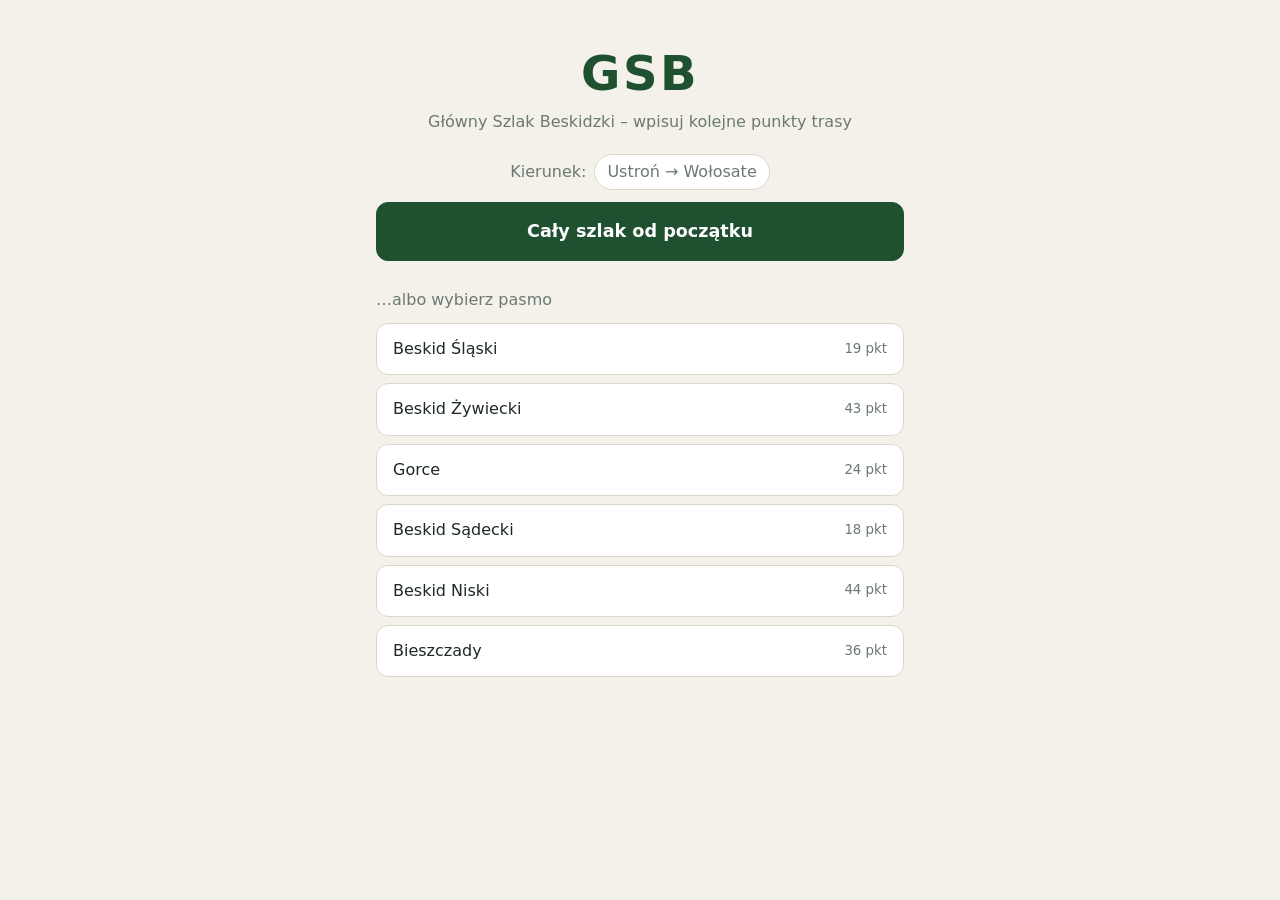
==== index.html @ 027ed0bb "longMountainPath – nauka trasy GSB w przeglądarce Statyczna wersja aplikacji GSB (czysty JS, dane w " ====
<!doctype html>
<html lang="pl">
<head>
  <meta charset="utf-8">
  <meta name="viewport" content="width=device-width, initial-scale=1, viewport-fit=cover">
  <meta name="theme-color" content="#1f5130">
  <title>GSB – nauka trasy</title>
  <link rel="manifest" href="manifest.webmanifest">
  <link rel="icon" href="icon.svg" type="image/svg+xml">
  <link rel="stylesheet" href="styles.css">
</head>
<body>
  <!-- Ekran startowy: wybór zakresu nauki -->
  <section id="screen-start" class="screen active">
    <header class="hero">
      <h1>GSB</h1>
      <p>Główny Szlak Beskidzki – wpisuj kolejne punkty trasy</p>
    </header>

    <div class="direction">
      <span>Kierunek:</span>
      <button id="dir-toggle" class="pill" type="button">Ustroń → Wołosate</button>
    </div>

    <button id="start-all" class="btn primary big" type="button">Cały szlak od początku</button>

    <h2>…albo wybierz pasmo</h2>
    <ul id="parts" class="parts"></ul>
  </section>

  <!-- Ekran nauki -->
  <section id="screen-quiz" class="screen">
    <header class="bar">
      <button id="back" class="icon-btn" type="button" aria-label="Wróć">←</button>
      <div class="bar-title">
        <strong id="quiz-title"></strong>
        <span id="quiz-progress"></span>
      </div>
    </header>
    <div class="progress"><div id="progress-fill"></div></div>

    <ol id="done" class="done"></ol>

    <form id="answer-form" class="answer" autocomplete="off">
      <p id="hint" class="hint"></p>
      <input id="answer" type="text" placeholder="Następny punkt…" enterkeyhint="go"
             autocapitalize="words" spellcheck="false">
      <div class="actions">
        <button id="btn-hint" class="btn" type="button">Podpowiedź</button>
        <button id="btn-reveal" class="btn" type="button">Pokaż</button>
        <button class="btn primary" type="submit">Sprawdź</button>
      </div>
    </form>
  </section>

  <!-- Podsumowanie -->
  <section id="screen-end" class="screen">
    <header class="hero">
      <h1>Koniec!</h1>
      <p id="summary"></p>
    </header>
    <button id="again" class="btn primary big" type="button">Jeszcze raz</button>
    <button id="home" class="btn big" type="button">Menu</button>
  </section>

  <script src="app.js"></script>
</body>
</html>
---- styles.css ----
:root {
  --bg: #f4f1ea;
  --card: #ffffff;
  --text: #1d2a22;
  --muted: #6b7a70;
  --accent: #1f5130;
  --accent-text: #ffffff;
  --ok: #2e7d4f;
  --warn: #b5651d;
  --bad: #c0392b;
  --border: #ddd6c8;
  color-scheme: light dark;
}

@media (prefers-color-scheme: dark) {
  :root {
    --bg: #151a17;
    --card: #1f2621;
    --text: #e8ece9;
    --muted: #93a198;
    --accent: #4f9a68;
    --accent-text: #0d130f;
    --ok: #6fcf97;
    --warn: #f2a65a;
    --bad: #ff7b6b;
    --border: #2f3a33;
  }
}

* { box-sizing: border-box; }

html, body { height: 100%; }

body {
  margin: 0;
  background: var(--bg);
  color: var(--text);
  font: 16px/1.4 system-ui, -apple-system, "Segoe UI", Roboto, sans-serif;
  -webkit-tap-highlight-color: transparent;
}

.screen {
  display: none;
  min-height: 100dvh;
  max-width: 560px;
  margin: 0 auto;
  padding: max(16px, env(safe-area-inset-top)) 16px max(16px, env(safe-area-inset-bottom));
  flex-direction: column;
  gap: 12px;
}
.screen.active { display: flex; }

.hero { text-align: center; padding: 24px 0 8px; }
.hero h1 { font-size: 3rem; margin: 0; color: var(--accent); letter-spacing: .05em; }
.hero p { margin: 4px 0 0; color: var(--muted); }

h2 { font-size: 1rem; color: var(--muted); font-weight: 500; margin: 16px 0 0; }

.direction { display: flex; align-items: center; justify-content: center; gap: 8px; color: var(--muted); }

.btn, .pill, .part, .icon-btn {
  font: inherit;
  color: inherit;
  border: 1px solid var(--border);
  background: var(--card);
  border-radius: 12px;
  cursor: pointer;
}
.btn { padding: 12px 14px; flex: 1; }
.btn.primary { background: var(--accent); color: var(--accent-text); border-color: var(--accent); font-weight: 600; }
.btn.big { padding: 16px; font-size: 1.1rem; flex: 0 0 auto; }
.pill { padding: 6px 12px; border-radius: 999px; }
.icon-btn { width: 40px; height: 40px; font-size: 1.2rem; }

.parts { list-style: none; margin: 0; padding: 0; display: grid; gap: 8px; }
.part { width: 100%; padding: 14px 16px; display: flex; justify-content: space-between; align-items: center; text-align: left; }
.part small { color: var(--muted); }

.bar { display: flex; align-items: center; gap: 12px; }
.bar-title { display: flex; flex-direction: column; }
.bar-title span { color: var(--muted); font-size: .85rem; }

.progress { height: 6px; background: var(--border); border-radius: 3px; overflow: hidden; }
#progress-fill { height: 100%; width: 0; background: var(--accent); transition: width .3s; }

.done { list-style: none; margin: 0; padding: 0; flex: 1; overflow-y: auto; display: flex; flex-direction: column; gap: 6px; }
.done li {
  display: grid;
  grid-template-columns: 28px 1fr auto;
  align-items: center;
  gap: 8px;
  padding: 10px 12px;
  background: var(--card);
  border-radius: 10px;
  border-left: 4px solid var(--ok);
  animation: pop .2s ease-out;
}
.done li.start { border-left-color: var(--accent); }
.done li.revealed { border-left-color: var(--warn); }
.done li.revealed .label { color: var(--warn); }
.done small { color: var(--muted); font-size: .8rem; }

.answer {
  position: sticky;
  bottom: 0;
  background: var(--bg);
  padding-top: 8px;
  display: flex;
  flex-direction: column;
  gap: 8px;
}
.hint { margin: 0; min-height: 1.4em; color: var(--muted); font-size: .9rem; }
#answer {
  font: inherit;
  font-size: 1.15rem;
  padding: 14px;
  border-radius: 12px;
  border: 2px solid var(--border);
  background: var(--card);
  color: var(--text);
  width: 100%;
}
#answer:focus { outline: none; border-color: var(--accent); }
#answer.wrong { border-color: var(--bad); animation: shake .3s; }
.actions { display: flex; gap: 8px; }

.error { color: var(--bad); }

@keyframes pop { from { transform: scale(.96); opacity: 0; } }
@keyframes shake {
  25% { transform: translateX(-6px); }
  75% { transform: translateX(6px); }
}
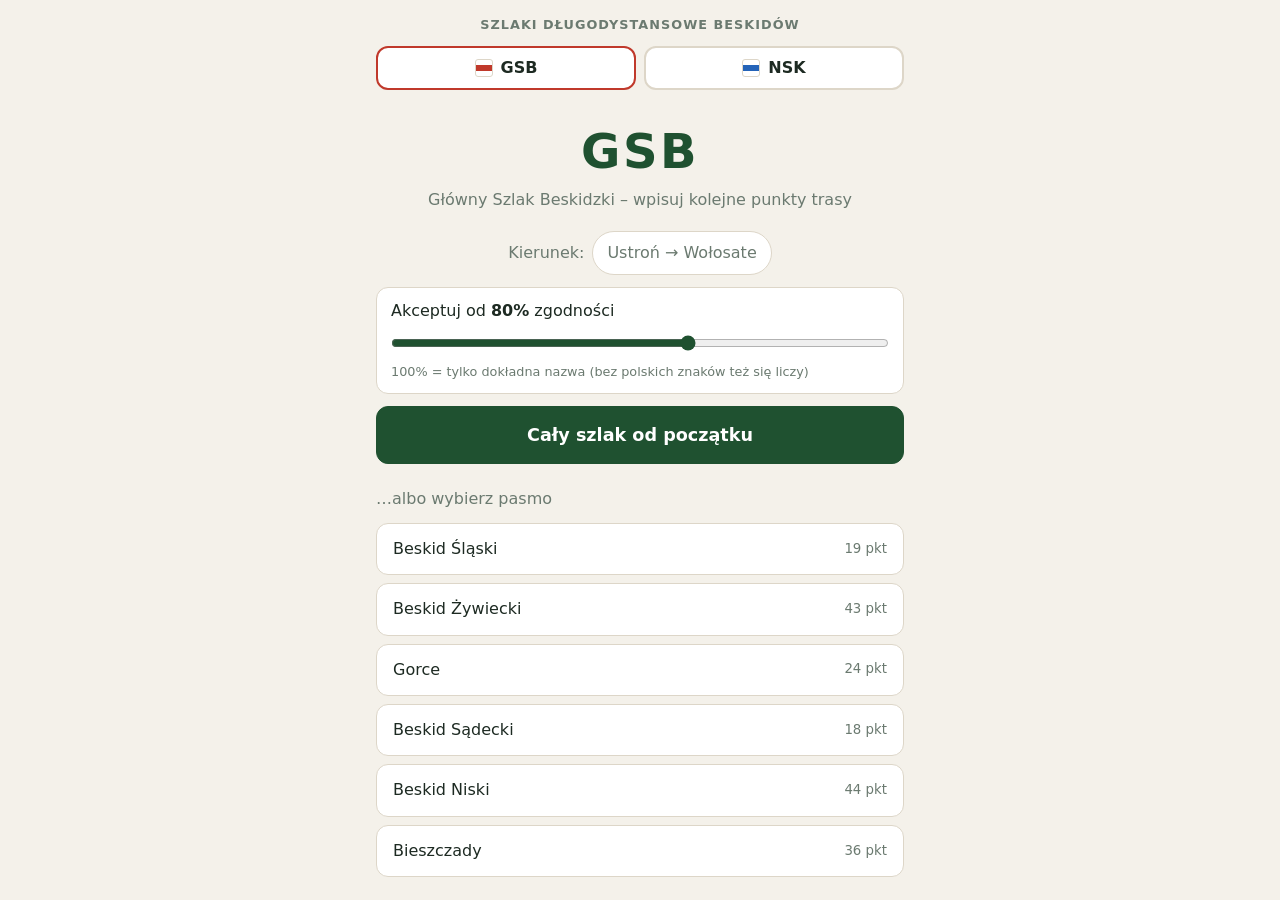
==== commit b31b2919: "Szlaki długodystansowe Beskidów: NSK, zgodność w %, telefon - drugi szlak: Niebieski Szlak Karpacki " ====
--- a/index.html
+++ b/index.html
@@ -2,24 +2,38 @@
 <html lang="pl">
 <head>
   <meta charset="utf-8">
-  <meta name="viewport" content="width=device-width, initial-scale=1, viewport-fit=cover">
+  <meta name="viewport"
+        content="width=device-width, initial-scale=1, viewport-fit=cover, interactive-widget=resizes-content">
   <meta name="theme-color" content="#1f5130">
-  <title>GSB – nauka trasy</title>
+  <meta name="mobile-web-app-capable" content="yes">
+  <meta name="apple-mobile-web-app-capable" content="yes">
+  <meta name="apple-mobile-web-app-status-bar-style" content="default">
+  <title>Szlaki długodystansowe Beskidów</title>
   <link rel="manifest" href="manifest.webmanifest">
   <link rel="icon" href="icon.svg" type="image/svg+xml">
+  <link rel="apple-touch-icon" href="icon.svg">
   <link rel="stylesheet" href="styles.css">
 </head>
 <body>
   <!-- Ekran startowy: wybór zakresu nauki -->
   <section id="screen-start" class="screen active">
+    <p class="app-name">Szlaki długodystansowe Beskidów</p>
+    <div id="trails" class="trails" role="group" aria-label="Szlak"></div>
+
     <header class="hero">
-      <h1>GSB</h1>
-      <p>Główny Szlak Beskidzki – wpisuj kolejne punkty trasy</p>
+      <h1 id="trail-short">…</h1>
+      <p id="trail-name"></p>
     </header>
 
     <div class="direction">
       <span>Kierunek:</span>
-      <button id="dir-toggle" class="pill" type="button">Ustroń → Wołosate</button>
+      <button id="dir-toggle" class="pill" type="button">…</button>
+    </div>
+
+    <div class="setting">
+      <label for="threshold">Akceptuj od <strong id="threshold-value">80%</strong> zgodności</label>
+      <input id="threshold" type="range" min="50" max="100" step="5" value="80">
+      <small>100% = tylko dokładna nazwa (bez polskich znaków też się liczy)</small>
     </div>
 
     <button id="start-all" class="btn primary big" type="button">Cały szlak od początku</button>
@@ -29,7 +43,7 @@
   </section>
 
   <!-- Ekran nauki -->
-  <section id="screen-quiz" class="screen">
+  <section id="screen-quiz" class="screen quiz">
     <header class="bar">
       <button id="back" class="icon-btn" type="button" aria-label="Wróć">←</button>
       <div class="bar-title">
@@ -42,9 +56,10 @@
     <ol id="done" class="done"></ol>
 
     <form id="answer-form" class="answer" autocomplete="off">
+      <p id="feedback" class="feedback" aria-live="polite"></p>
       <p id="hint" class="hint"></p>
       <input id="answer" type="text" placeholder="Następny punkt…" enterkeyhint="go"
-             autocapitalize="words" spellcheck="false">
+             autocapitalize="words" autocorrect="off" spellcheck="false">
       <div class="actions">
         <button id="btn-hint" class="btn" type="button">Podpowiedź</button>
         <button id="btn-reveal" class="btn" type="button">Pokaż</button>
--- a/styles.css
+++ b/styles.css
@@ -9,6 +9,7 @@
   --warn: #b5651d;
   --bad: #c0392b;
   --border: #ddd6c8;
+  --gutter: 16px;
   color-scheme: light dark;
 }
 
@@ -29,7 +30,7 @@
 
 * { box-sizing: border-box; }
 
-html, body { height: 100%; }
+html { -webkit-text-size-adjust: 100%; text-size-adjust: 100%; }
 
 body {
   margin: 0;
@@ -37,26 +38,90 @@
   color: var(--text);
   font: 16px/1.4 system-ui, -apple-system, "Segoe UI", Roboto, sans-serif;
   -webkit-tap-highlight-color: transparent;
-}
+  overscroll-behavior-y: none;
+}
+
+button { touch-action: manipulation; }
 
 .screen {
   display: none;
   min-height: 100dvh;
   max-width: 560px;
   margin: 0 auto;
-  padding: max(16px, env(safe-area-inset-top)) 16px max(16px, env(safe-area-inset-bottom));
+  padding:
+    max(var(--gutter), env(safe-area-inset-top))
+    max(var(--gutter), env(safe-area-inset-right))
+    max(var(--gutter), env(safe-area-inset-bottom))
+    max(var(--gutter), env(safe-area-inset-left));
   flex-direction: column;
   gap: 12px;
 }
 .screen.active { display: flex; }
 
-.hero { text-align: center; padding: 24px 0 8px; }
-.hero h1 { font-size: 3rem; margin: 0; color: var(--accent); letter-spacing: .05em; }
+/* Ekran nauki zajmuje dokładnie widoczny obszar: lista przewija się w środku,
+   pole odpowiedzi zostaje nad klawiaturą. */
+.screen.quiz {
+  height: var(--app-h, 100dvh);
+  min-height: 0;
+  overflow: hidden;
+  gap: 8px;
+}
+
+.app-name {
+  margin: 0;
+  text-align: center;
+  font-size: .8rem;
+  font-weight: 600;
+  letter-spacing: .08em;
+  text-transform: uppercase;
+  color: var(--muted);
+}
+
+/* Wybór szlaku – przyciski z oznaczeniem szlaku (biały–kolor–biały) */
+.trails { display: grid; grid-template-columns: repeat(auto-fit, minmax(0, 1fr)); gap: 8px; }
+.trail {
+  font: inherit;
+  font-weight: 600;
+  color: inherit;
+  min-height: 44px;
+  padding: 8px 10px;
+  border: 2px solid var(--border);
+  background: var(--card);
+  border-radius: 12px;
+  cursor: pointer;
+  display: flex;
+  align-items: center;
+  justify-content: center;
+  gap: 8px;
+}
+.trail[aria-pressed="true"] { border-color: var(--trail); }
+.marker {
+  width: 18px;
+  height: 18px;
+  border: 1px solid var(--border);
+  border-radius: 3px;
+  background: linear-gradient(#fff 0 33%, var(--trail) 33% 67%, #fff 67%);
+  flex: 0 0 auto;
+}
+
+.hero { text-align: center; padding: 16px 0 8px; }
+.hero h1 { font-size: clamp(2.25rem, 12vw, 3rem); margin: 0; color: var(--accent); letter-spacing: .05em; }
 .hero p { margin: 4px 0 0; color: var(--muted); }
 
-h2 { font-size: 1rem; color: var(--muted); font-weight: 500; margin: 16px 0 0; }
-
-.direction { display: flex; align-items: center; justify-content: center; gap: 8px; color: var(--muted); }
+h2 { font-size: 1rem; color: var(--muted); font-weight: 500; margin: 12px 0 0; }
+
+.direction { display: flex; align-items: center; justify-content: center; flex-wrap: wrap; gap: 8px; color: var(--muted); }
+
+.setting {
+  display: grid;
+  gap: 4px;
+  padding: 12px 14px;
+  background: var(--card);
+  border: 1px solid var(--border);
+  border-radius: 12px;
+}
+.setting small { color: var(--muted); font-size: .8rem; }
+.setting input[type="range"] { width: 100%; height: 32px; accent-color: var(--accent); margin: 0; }
 
 .btn, .pill, .part, .icon-btn {
   font: inherit;
@@ -65,55 +130,81 @@
   background: var(--card);
   border-radius: 12px;
   cursor: pointer;
-}
-.btn { padding: 12px 14px; flex: 1; }
+  min-height: 44px;
+}
+.btn { padding: 10px 12px; flex: 1 1 0; min-width: 0; }
 .btn.primary { background: var(--accent); color: var(--accent-text); border-color: var(--accent); font-weight: 600; }
 .btn.big { padding: 16px; font-size: 1.1rem; flex: 0 0 auto; }
-.pill { padding: 6px 12px; border-radius: 999px; }
-.icon-btn { width: 40px; height: 40px; font-size: 1.2rem; }
+.pill { padding: 6px 14px; border-radius: 999px; }
+.icon-btn { width: 44px; height: 44px; font-size: 1.2rem; flex: 0 0 auto; }
 
 .parts { list-style: none; margin: 0; padding: 0; display: grid; gap: 8px; }
-.part { width: 100%; padding: 14px 16px; display: flex; justify-content: space-between; align-items: center; text-align: left; }
-.part small { color: var(--muted); }
-
-.bar { display: flex; align-items: center; gap: 12px; }
-.bar-title { display: flex; flex-direction: column; }
+.part { width: 100%; padding: 14px 16px; display: flex; justify-content: space-between; align-items: center; gap: 8px; text-align: left; }
+.part small { color: var(--muted); white-space: nowrap; }
+
+.bar { display: flex; align-items: center; gap: 12px; flex: 0 0 auto; }
+.bar-title { display: flex; flex-direction: column; min-width: 0; }
+.bar-title strong { white-space: nowrap; overflow: hidden; text-overflow: ellipsis; }
 .bar-title span { color: var(--muted); font-size: .85rem; }
 
-.progress { height: 6px; background: var(--border); border-radius: 3px; overflow: hidden; }
+.progress { height: 6px; background: var(--border); border-radius: 3px; overflow: hidden; flex: 0 0 auto; }
 #progress-fill { height: 100%; width: 0; background: var(--accent); transition: width .3s; }
 
-.done { list-style: none; margin: 0; padding: 0; flex: 1; overflow-y: auto; display: flex; flex-direction: column; gap: 6px; }
+.done {
+  list-style: none;
+  margin: 0;
+  padding: 0;
+  flex: 1 1 auto;
+  min-height: 0;
+  overflow-y: auto;
+  -webkit-overflow-scrolling: touch;
+  overscroll-behavior: contain;
+  display: flex;
+  flex-direction: column;
+  gap: 6px;
+}
 .done li {
   display: grid;
-  grid-template-columns: 28px 1fr auto;
+  grid-template-columns: 24px minmax(0, 1fr) auto;
   align-items: center;
   gap: 8px;
-  padding: 10px 12px;
+  padding: 9px 12px;
   background: var(--card);
   border-radius: 10px;
   border-left: 4px solid var(--ok);
   animation: pop .2s ease-out;
 }
+.done li:first-child { margin-top: auto; }   /* nowe punkty „rosną” od dołu, przy polu odpowiedzi */
+.done .label { overflow-wrap: anywhere; }
 .done li.start { border-left-color: var(--accent); }
+.done li.close { border-left-color: #c9a227; }
 .done li.revealed { border-left-color: var(--warn); }
 .done li.revealed .label { color: var(--warn); }
-.done small { color: var(--muted); font-size: .8rem; }
+.done small { color: var(--muted); font-size: .78rem; white-space: nowrap; }
 
 .answer {
-  position: sticky;
-  bottom: 0;
+  flex: 0 0 auto;
   background: var(--bg);
-  padding-top: 8px;
   display: flex;
   flex-direction: column;
-  gap: 8px;
-}
-.hint { margin: 0; min-height: 1.4em; color: var(--muted); font-size: .9rem; }
+  gap: 6px;
+}
+.feedback, .hint { margin: 0; font-size: .9rem; }
+.feedback:empty, .hint:empty { display: none; }
+.hint { color: var(--muted); }
+.feedback.ok { color: var(--ok); }
+.feedback.close { color: #a07d10; }
+.feedback.bad { color: var(--bad); }
+.feedback.revealed { color: var(--warn); }
+@media (prefers-color-scheme: dark) {
+  .done li.close { border-left-color: #e3c255; }
+  .feedback.close { color: #e3c255; }
+}
+
 #answer {
   font: inherit;
-  font-size: 1.15rem;
-  padding: 14px;
+  font-size: 1.1rem;            /* ≥16px – iOS nie przybliża strony przy fokusie */
+  padding: 12px 14px;
   border-radius: 12px;
   border: 2px solid var(--border);
   background: var(--card);
@@ -125,6 +216,21 @@
 .actions { display: flex; gap: 8px; }
 
 .error { color: var(--bad); }
+
+/* Wąskie telefony (np. 320–375px) */
+@media (max-width: 380px) {
+  :root { --gutter: 12px; }
+  .hero { padding-top: 12px; }
+  .btn { padding: 10px 6px; font-size: .92rem; }
+  .done li { padding: 8px 10px; }
+}
+
+/* Niski ekran (telefon poziomo albo otwarta klawiatura) */
+@media (max-height: 520px) {
+  .screen.quiz { gap: 6px; }
+  .progress { display: none; }
+  .hint { font-size: .8rem; }
+}
 
 @keyframes pop { from { transform: scale(.96); opacity: 0; } }
 @keyframes shake {
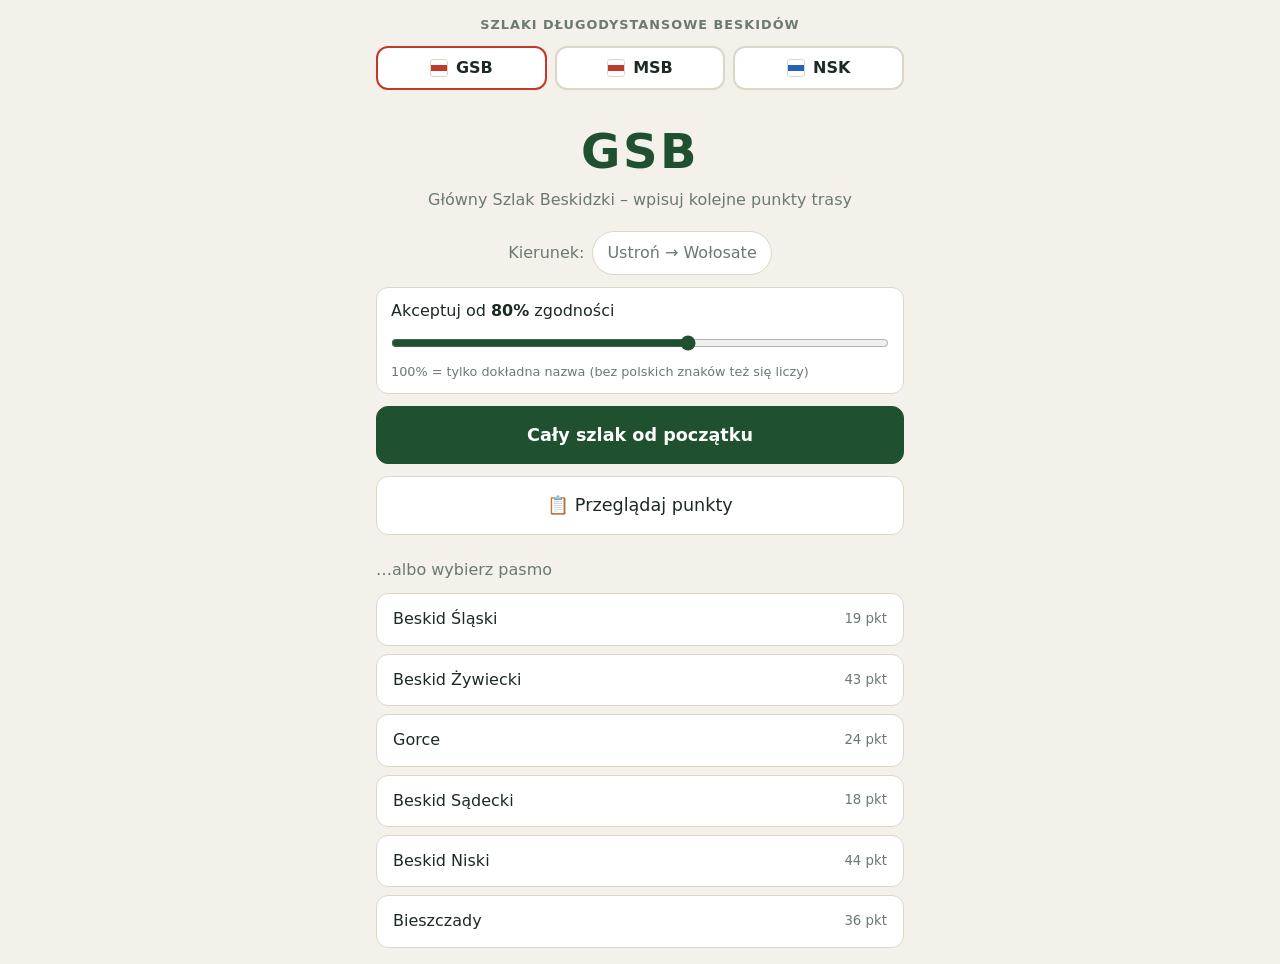
==== commit cd042c42: "Mały Szlak Beskidzki i lista punktów - trzeci szlak: MSB (data/msb.json, 43 punkty z tabel przebiegu" ====
--- a/index.html
+++ b/index.html
@@ -37,9 +37,26 @@
     </div>
 
     <button id="start-all" class="btn primary big" type="button">Cały szlak od początku</button>
+    <button id="browse" class="btn big" type="button">📋 Przeglądaj punkty</button>
 
     <h2>…albo wybierz pasmo</h2>
     <ul id="parts" class="parts"></ul>
+  </section>
+
+  <!-- Lista punktów szlaku -->
+  <section id="screen-list" class="screen list-screen">
+    <div class="list-head">
+      <header class="bar">
+        <button id="list-back" class="icon-btn" type="button" aria-label="Wróć">←</button>
+        <div class="bar-title">
+          <strong id="list-title"></strong>
+          <span id="list-count"></span>
+        </div>
+      </header>
+      <input id="list-search" type="search" placeholder="Szukaj punktu…" autocomplete="off"
+             autocorrect="off" spellcheck="false" enterkeyhint="search">
+    </div>
+    <div id="point-list" class="point-list"></div>
   </section>
 
   <!-- Ekran nauki -->
--- a/styles.css
+++ b/styles.css
@@ -217,6 +217,47 @@
 
 .error { color: var(--bad); }
 
+/* Lista punktów */
+.list-head {
+  position: sticky;
+  top: 0;
+  z-index: 1;
+  background: var(--bg);
+  display: grid;
+  gap: 8px;
+  margin: calc(-1 * max(var(--gutter), env(safe-area-inset-top))) 0 0;
+  padding: max(var(--gutter), env(safe-area-inset-top)) 0 8px;
+}
+#list-search {
+  font: inherit;
+  font-size: 1rem;
+  padding: 10px 12px;
+  border-radius: 12px;
+  border: 2px solid var(--border);
+  background: var(--card);
+  color: var(--text);
+  width: 100%;
+}
+#list-search:focus { outline: none; border-color: var(--accent); }
+.point-list { display: grid; gap: 16px; }
+.group-head { display: flex; align-items: center; justify-content: space-between; gap: 8px; margin-bottom: 6px; }
+.group-head h3 { margin: 0; font-size: 1rem; color: var(--accent); }
+.pill.small { min-height: 36px; padding: 4px 12px; font-size: .85rem; white-space: nowrap; }
+.group ol { list-style: none; margin: 0; padding: 0; background: var(--card); border-radius: 12px; overflow: hidden; }
+.group li {
+  display: grid;
+  grid-template-columns: 2.2em 24px minmax(0, 1fr) auto;
+  align-items: center;
+  gap: 6px;
+  padding: 9px 12px;
+  border-top: 1px solid var(--border);
+}
+.group li:first-child { border-top: 0; }
+.group li[hidden], .group[hidden] { display: none; }
+.group .nr { color: var(--muted); font-size: .8rem; font-variant-numeric: tabular-nums; }
+.group .label { overflow-wrap: anywhere; }
+.group small { color: var(--muted); font-size: .78rem; white-space: nowrap; }
+
 /* Wąskie telefony (np. 320–375px) */
 @media (max-width: 380px) {
   :root { --gutter: 12px; }
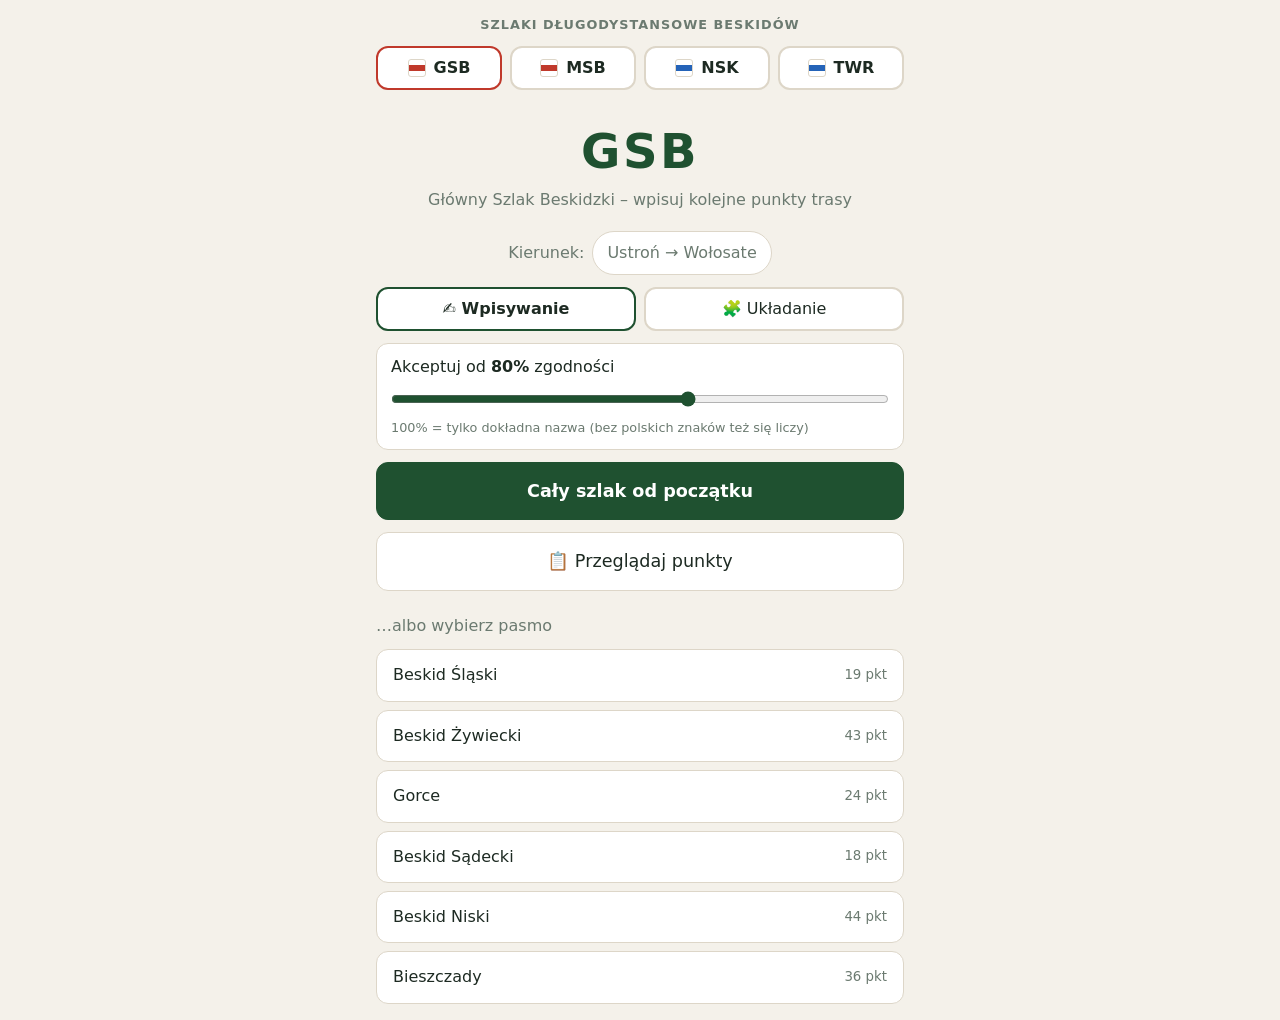
==== commit bd651e9f: "Tryb nauki „Układanie” dla pasm - przełącznik trybu na ekranie startowym: Wpisywanie / Układanie   (" ====
--- a/index.html
+++ b/index.html
@@ -12,7 +12,7 @@
   <link rel="manifest" href="manifest.webmanifest">
   <link rel="icon" href="icon.svg" type="image/svg+xml">
   <link rel="apple-touch-icon" href="icon.svg">
-  <link rel="stylesheet" href="styles.css">
+  <link rel="stylesheet" href="styles.css?v=7">
 </head>
 <body>
   <!-- Ekran startowy: wybór zakresu nauki -->
@@ -30,16 +30,24 @@
       <button id="dir-toggle" class="pill" type="button">…</button>
     </div>
 
-    <div class="setting">
+    <div class="modes" role="group" aria-label="Tryb nauki">
+      <button class="mode" type="button" data-mode="type">✍️ Wpisywanie</button>
+      <button class="mode" type="button" data-mode="order">🧩 Układanie</button>
+    </div>
+
+    <div id="threshold-setting" class="setting">
       <label for="threshold">Akceptuj od <strong id="threshold-value">80%</strong> zgodności</label>
       <input id="threshold" type="range" min="50" max="100" step="5" value="80">
       <small>100% = tylko dokładna nazwa (bez polskich znaków też się liczy)</small>
     </div>
+    <p id="order-info" class="setting order-info">
+      Dotykaj klocków z nazwami w kolejności szlaku – każdy jest od razu sprawdzany. Tryb dostępny dla pojedynczych pasm.
+    </p>
 
     <button id="start-all" class="btn primary big" type="button">Cały szlak od początku</button>
     <button id="browse" class="btn big" type="button">📋 Przeglądaj punkty</button>
 
-    <h2>…albo wybierz pasmo</h2>
+    <h2 id="parts-heading">…albo wybierz pasmo</h2>
     <ul id="parts" class="parts"></ul>
   </section>
 
@@ -85,6 +93,24 @@
     </form>
   </section>
 
+  <!-- Układanie punktów pasma w kolejności -->
+  <section id="screen-order" class="screen quiz">
+    <header class="bar">
+      <button id="order-back" class="icon-btn" type="button" aria-label="Wróć">←</button>
+      <div class="bar-title">
+        <strong id="order-title"></strong>
+        <span id="order-progress"></span>
+      </div>
+    </header>
+
+    <ol id="slots" class="slots"></ol>
+
+    <div class="order-bottom">
+      <p id="order-feedback" class="feedback" aria-live="polite"></p>
+      <div id="pool" class="pool"></div>
+    </div>
+  </section>
+
   <!-- Podsumowanie -->
   <section id="screen-end" class="screen">
     <header class="hero">
@@ -95,6 +121,6 @@
     <button id="home" class="btn big" type="button">Menu</button>
   </section>
 
-  <script src="app.js"></script>
+  <script src="app.js?v=7"></script>
 </body>
 </html>
--- a/styles.css
+++ b/styles.css
@@ -29,6 +29,7 @@
 }
 
 * { box-sizing: border-box; }
+[hidden] { display: none !important; }
 
 html { -webkit-text-size-adjust: 100%; text-size-adjust: 100%; }
 
@@ -217,6 +218,79 @@
 
 .error { color: var(--bad); }
 
+/* Przełącznik trybu nauki */
+.modes { display: grid; grid-template-columns: 1fr 1fr; gap: 8px; }
+.mode {
+  font: inherit;
+  color: inherit;
+  min-height: 44px;
+  padding: 8px 10px;
+  border: 2px solid var(--border);
+  background: var(--card);
+  border-radius: 12px;
+  cursor: pointer;
+}
+.mode[aria-pressed="true"] { border-color: var(--accent); font-weight: 600; }
+.order-info { margin: 0; color: var(--muted); font-size: .9rem; }
+
+/* Układanie: ponumerowane miejsca u góry, klocki na dole */
+.slots {
+  list-style: none;
+  margin: 0;
+  padding: 0;
+  flex: 1 1 auto;
+  min-height: 0;
+  overflow-y: auto;
+  overscroll-behavior: contain;
+  display: flex;
+  flex-direction: column;
+  gap: 4px;
+}
+.slots li {
+  display: grid;
+  grid-template-columns: 2em minmax(0, 1fr);
+  align-items: center;
+  gap: 6px;
+  min-height: 40px;
+  padding: 6px 12px;
+  border-radius: 10px;
+  background: var(--card);
+  border: 2px dashed var(--border);
+}
+.slots .nr { color: var(--muted); font-size: .8rem; font-variant-numeric: tabular-nums; }
+.slots .label { overflow-wrap: anywhere; }
+.slots li.filled { border-style: solid; cursor: pointer; }
+.slots li.next { border-color: var(--accent); }
+.slots li.locked { border: 2px solid var(--ok); background: color-mix(in srgb, var(--ok) 12%, var(--card)); cursor: default; }
+.slots li.wrong { border: 2px solid var(--bad); background: color-mix(in srgb, var(--bad) 12%, var(--card)); animation: shake .3s; }
+
+.order-bottom { flex: 0 0 auto; display: flex; flex-direction: column; gap: 8px; }
+.pool {
+  display: flex;
+  flex-wrap: wrap;
+  gap: 6px;
+  max-height: 34vh;
+  overflow-y: auto;
+  overscroll-behavior: contain;
+  padding: 2px;
+}
+.tile {
+  font: inherit;
+  font-size: .95rem;
+  color: inherit;
+  min-height: 40px;
+  padding: 6px 12px;
+  border: 1px solid var(--border);
+  border-bottom-width: 3px;
+  background: var(--card);
+  border-radius: 10px;
+  cursor: pointer;
+  touch-action: manipulation;
+}
+.tile:active { transform: translateY(1px); border-bottom-width: 2px; }
+.tile.wrong { border-color: var(--bad); color: var(--bad); animation: shake .3s; }
+.btn:disabled { opacity: .45; cursor: default; }
+
 /* Lista punktów */
 .list-head {
   position: sticky;
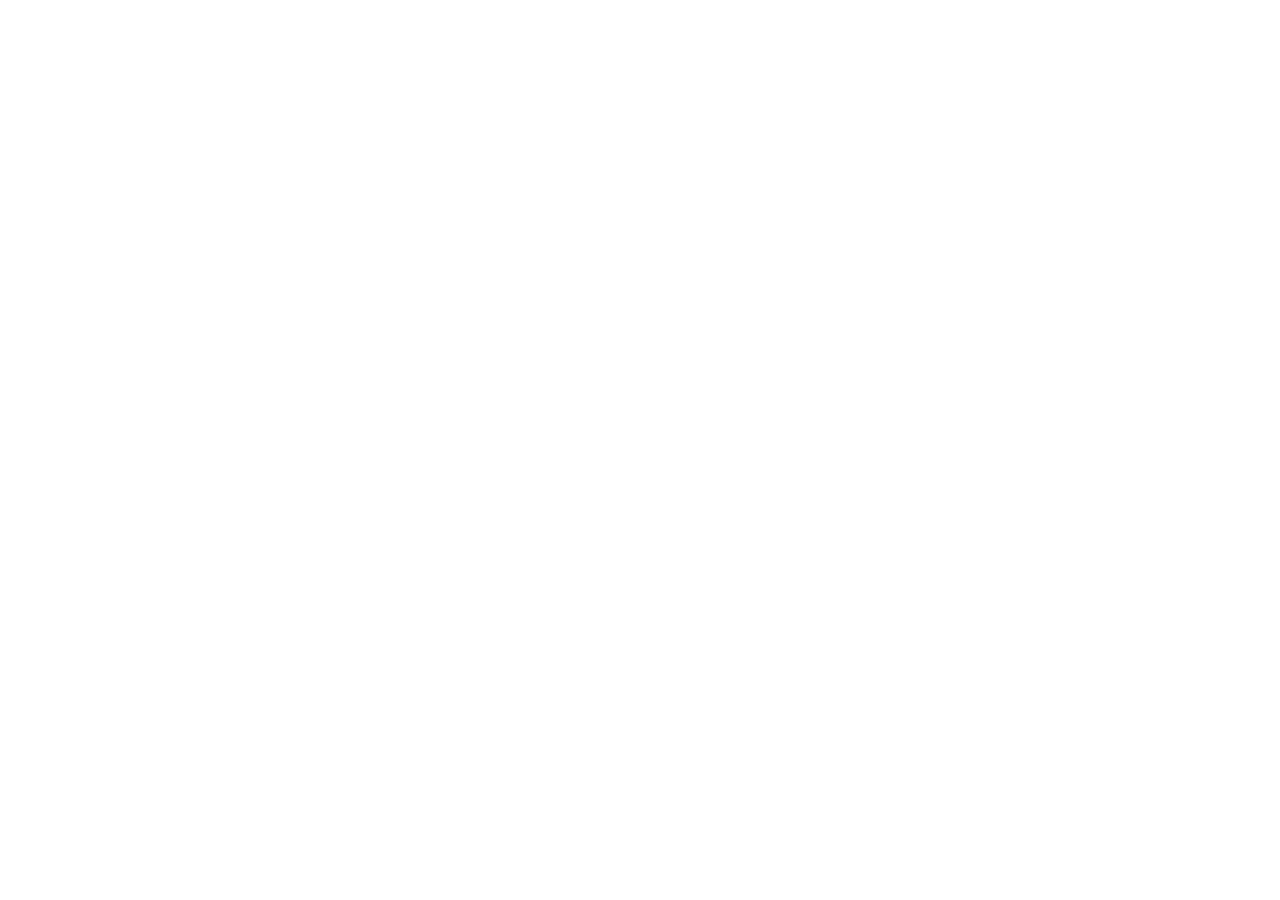
==== commit 8bd716b1: "Przekierowanie na szlaki.kj88.pl Aplikacja przeniesiona na https://szlaki.kj88.pl (kod w repozytoriu" ====
--- a/index.html
+++ b/index.html
@@ -2,125 +2,22 @@
 <html lang="pl">
 <head>
   <meta charset="utf-8">
-  <meta name="viewport"
-        content="width=device-width, initial-scale=1, viewport-fit=cover, interactive-widget=resizes-content">
-  <meta name="theme-color" content="#1f5130">
-  <meta name="mobile-web-app-capable" content="yes">
-  <meta name="apple-mobile-web-app-capable" content="yes">
-  <meta name="apple-mobile-web-app-status-bar-style" content="default">
-  <title>Szlaki długodystansowe Beskidów</title>
-  <link rel="manifest" href="manifest.webmanifest">
-  <link rel="icon" href="icon.svg" type="image/svg+xml">
-  <link rel="apple-touch-icon" href="icon.svg">
-  <link rel="stylesheet" href="styles.css?v=7">
+  <meta name="viewport" content="width=device-width, initial-scale=1">
+  <title>Szlaki długodystansowe Beskidów – przeniesione</title>
+  <meta http-equiv="refresh" content="0; url=https://szlaki.kj88.pl/">
+  <link rel="canonical" href="https://szlaki.kj88.pl/">
+  <script>location.replace('https://szlaki.kj88.pl/');</script>
+  <style>
+    body { margin: 0; min-height: 100vh; display: grid; place-items: center; padding: 16px; box-sizing: border-box;
+           background: #f4f1ea; color: #1d2a22; font: 16px/1.5 system-ui, -apple-system, "Segoe UI", Roboto, sans-serif;
+           text-align: center; }
+    a { color: #1f5130; font-weight: 600; }
+  </style>
 </head>
 <body>
-  <!-- Ekran startowy: wybór zakresu nauki -->
-  <section id="screen-start" class="screen active">
-    <p class="app-name">Szlaki długodystansowe Beskidów</p>
-    <div id="trails" class="trails" role="group" aria-label="Szlak"></div>
-
-    <header class="hero">
-      <h1 id="trail-short">…</h1>
-      <p id="trail-name"></p>
-    </header>
-
-    <div class="direction">
-      <span>Kierunek:</span>
-      <button id="dir-toggle" class="pill" type="button">…</button>
-    </div>
-
-    <div class="modes" role="group" aria-label="Tryb nauki">
-      <button class="mode" type="button" data-mode="type">✍️ Wpisywanie</button>
-      <button class="mode" type="button" data-mode="order">🧩 Układanie</button>
-    </div>
-
-    <div id="threshold-setting" class="setting">
-      <label for="threshold">Akceptuj od <strong id="threshold-value">80%</strong> zgodności</label>
-      <input id="threshold" type="range" min="50" max="100" step="5" value="80">
-      <small>100% = tylko dokładna nazwa (bez polskich znaków też się liczy)</small>
-    </div>
-    <p id="order-info" class="setting order-info">
-      Dotykaj klocków z nazwami w kolejności szlaku – każdy jest od razu sprawdzany. Tryb dostępny dla pojedynczych pasm.
-    </p>
-
-    <button id="start-all" class="btn primary big" type="button">Cały szlak od początku</button>
-    <button id="browse" class="btn big" type="button">📋 Przeglądaj punkty</button>
-
-    <h2 id="parts-heading">…albo wybierz pasmo</h2>
-    <ul id="parts" class="parts"></ul>
-  </section>
-
-  <!-- Lista punktów szlaku -->
-  <section id="screen-list" class="screen list-screen">
-    <div class="list-head">
-      <header class="bar">
-        <button id="list-back" class="icon-btn" type="button" aria-label="Wróć">←</button>
-        <div class="bar-title">
-          <strong id="list-title"></strong>
-          <span id="list-count"></span>
-        </div>
-      </header>
-      <input id="list-search" type="search" placeholder="Szukaj punktu…" autocomplete="off"
-             autocorrect="off" spellcheck="false" enterkeyhint="search">
-    </div>
-    <div id="point-list" class="point-list"></div>
-  </section>
-
-  <!-- Ekran nauki -->
-  <section id="screen-quiz" class="screen quiz">
-    <header class="bar">
-      <button id="back" class="icon-btn" type="button" aria-label="Wróć">←</button>
-      <div class="bar-title">
-        <strong id="quiz-title"></strong>
-        <span id="quiz-progress"></span>
-      </div>
-    </header>
-    <div class="progress"><div id="progress-fill"></div></div>
-
-    <ol id="done" class="done"></ol>
-
-    <form id="answer-form" class="answer" autocomplete="off">
-      <p id="feedback" class="feedback" aria-live="polite"></p>
-      <p id="hint" class="hint"></p>
-      <input id="answer" type="text" placeholder="Następny punkt…" enterkeyhint="go"
-             autocapitalize="words" autocorrect="off" spellcheck="false">
-      <div class="actions">
-        <button id="btn-hint" class="btn" type="button">Podpowiedź</button>
-        <button id="btn-reveal" class="btn" type="button">Pokaż</button>
-        <button class="btn primary" type="submit">Sprawdź</button>
-      </div>
-    </form>
-  </section>
-
-  <!-- Układanie punktów pasma w kolejności -->
-  <section id="screen-order" class="screen quiz">
-    <header class="bar">
-      <button id="order-back" class="icon-btn" type="button" aria-label="Wróć">←</button>
-      <div class="bar-title">
-        <strong id="order-title"></strong>
-        <span id="order-progress"></span>
-      </div>
-    </header>
-
-    <ol id="slots" class="slots"></ol>
-
-    <div class="order-bottom">
-      <p id="order-feedback" class="feedback" aria-live="polite"></p>
-      <div id="pool" class="pool"></div>
-    </div>
-  </section>
-
-  <!-- Podsumowanie -->
-  <section id="screen-end" class="screen">
-    <header class="hero">
-      <h1>Koniec!</h1>
-      <p id="summary"></p>
-    </header>
-    <button id="again" class="btn primary big" type="button">Jeszcze raz</button>
-    <button id="home" class="btn big" type="button">Menu</button>
-  </section>
-
-  <script src="app.js?v=7"></script>
+  <main>
+    <p>Aplikacja „Szlaki długodystansowe Beskidów” jest teraz pod adresem:</p>
+    <p><a href="https://szlaki.kj88.pl/">szlaki.kj88.pl</a></p>
+  </main>
 </body>
 </html>
